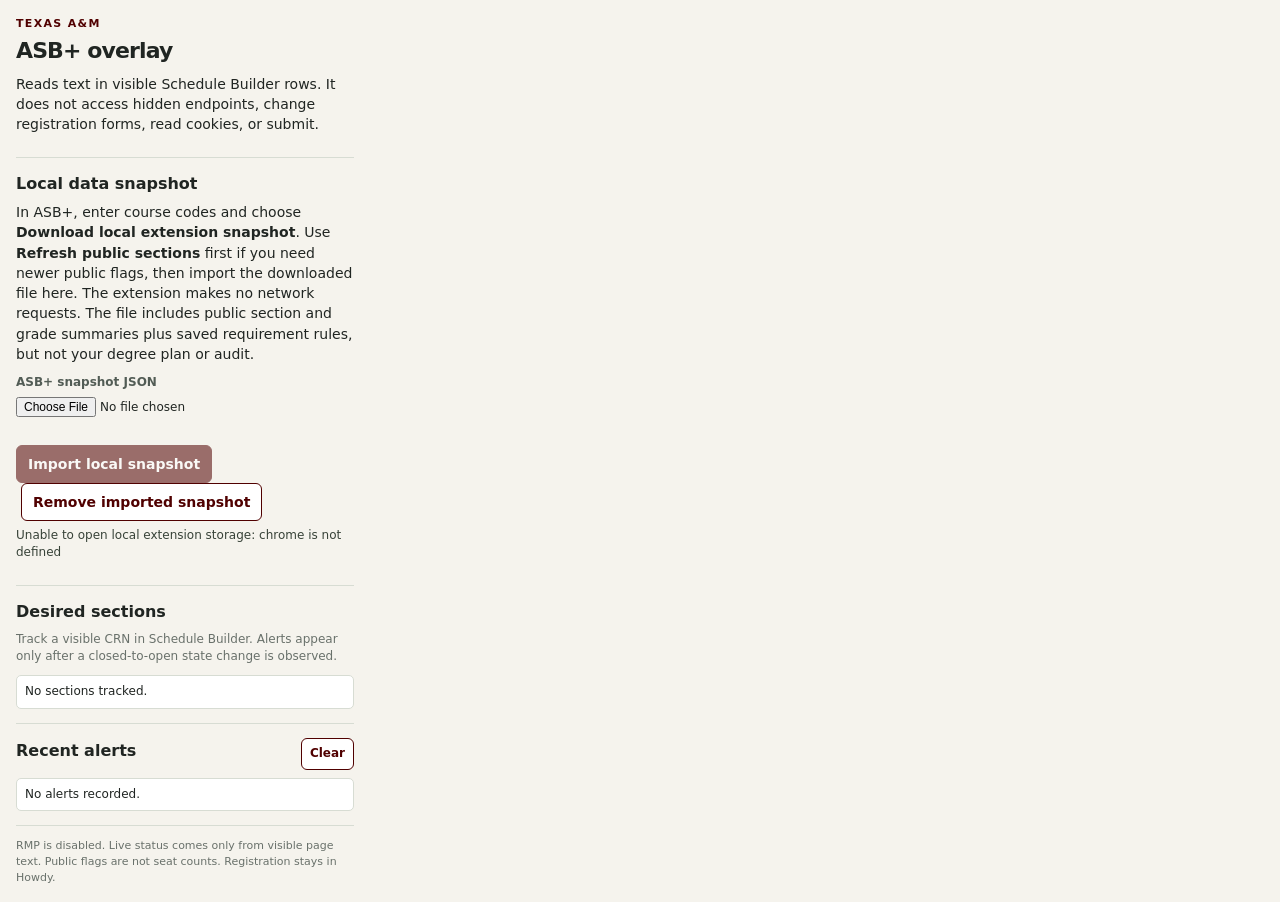
==== extension/popup.html @ 695a91cb "Add local Schedule Builder overlay" ====
<!doctype html>
<html lang="en">
<head>
  <meta charset="utf-8">
  <meta name="viewport" content="width=device-width, initial-scale=1">
  <title>ASB+ overlay</title>
  <link rel="stylesheet" href="popup.css">
</head>
<body>
  <main>
    <header>
      <p class="eyebrow">Texas A&amp;M</p>
      <h1>ASB+ overlay</h1>
      <p>Reads text in visible Schedule Builder rows. It does not access hidden endpoints, change registration forms, read cookies, or submit.</p>
    </header>
    <section aria-labelledby="snapshot-heading">
      <h2 id="snapshot-heading">Local data snapshot</h2>
      <p>In ASB+, enter course codes and choose <strong>Download local extension snapshot</strong>. Use <strong>Refresh public sections</strong> first if you need newer public flags, then import the downloaded file here. The extension makes no network requests. The file includes public section and grade summaries plus saved requirement rules, but not your degree plan or audit.</p>
      <label for="snapshot-file">ASB+ snapshot JSON</label>
      <input id="snapshot-file" type="file" accept="application/json,.json">
      <button id="import-snapshot" type="button" disabled>Import local snapshot</button>
      <button id="clear-snapshot" class="secondary" type="button">Remove imported snapshot</button>
      <p id="snapshot-status" class="status" role="status" aria-live="polite">No snapshot imported.</p>
      <p id="snapshot-info" class="quiet"></p>
    </section>
    <section aria-labelledby="watch-heading">
      <h2 id="watch-heading">Desired sections</h2>
      <p class="quiet">Track a visible CRN in Schedule Builder. Alerts appear only after a closed-to-open state change is observed.</p>
      <ul id="watch-list" class="plain-list"><li>No sections tracked.</li></ul>
    </section>
    <section aria-labelledby="alerts-heading">
      <div class="heading-row"><h2 id="alerts-heading">Recent alerts</h2><button id="clear-alerts" class="secondary small" type="button">Clear</button></div>
      <ul id="alert-list" class="plain-list"><li>No alerts recorded.</li></ul>
    </section>
    <footer>RMP is disabled. Live status comes only from visible page text. Public flags are not seat counts. Registration stays in Howdy.</footer>
  </main>
  <script src="popup.js"></script>
</body>
</html>
---- extension/popup.css ----
*{box-sizing:border-box}body{width:370px;max-height:600px;margin:0;background:#f5f3ed;color:#202522;font:14px/1.45 system-ui,-apple-system,"Segoe UI",sans-serif}main{padding:16px}header{padding-bottom:12px;border-bottom:1px solid #d7dcd3}.eyebrow{margin:0;color:#500000;font-size:11px;font-weight:750;letter-spacing:.12em;text-transform:uppercase}h1{margin:3px 0 7px;font-size:22px;letter-spacing:-.04em}h2{margin:0 0 7px;font-size:16px}p{margin:6px 0 10px}section{padding:14px 0;border-bottom:1px solid #d7dcd3}label{display:block;margin:8px 0 5px;color:#525c55;font-size:12px;font-weight:700}input[type=file]{display:block;width:100%;min-height:40px;margin-bottom:8px;font:12px system-ui}button{min-height:38px;padding:7px 11px;border:1px solid #500000;border-radius:6px;background:#500000;color:#fff;font:inherit;font-weight:700;cursor:pointer}button.secondary{margin-left:5px;background:#fff;color:#500000}button.small{min-height:32px;padding:4px 8px;font-size:12px}button:disabled{cursor:not-allowed;opacity:.55}button:focus-visible,input:focus-visible{outline:3px solid #b46a20;outline-offset:2px}.status{min-height:1.4em;color:#374238;font-size:12px}.quiet{color:#69716b;font-size:12px}.heading-row{display:flex;justify-content:space-between;align-items:center}.plain-list{display:grid;gap:6px;margin:8px 0 0;padding:0;list-style:none}.plain-list li{padding:7px 8px;border:1px solid #d7dcd3;border-radius:5px;background:#fff;font-size:12px}.plain-list button{float:right;margin-top:-2px}footer{padding-top:12px;color:#69716b;font-size:11px}
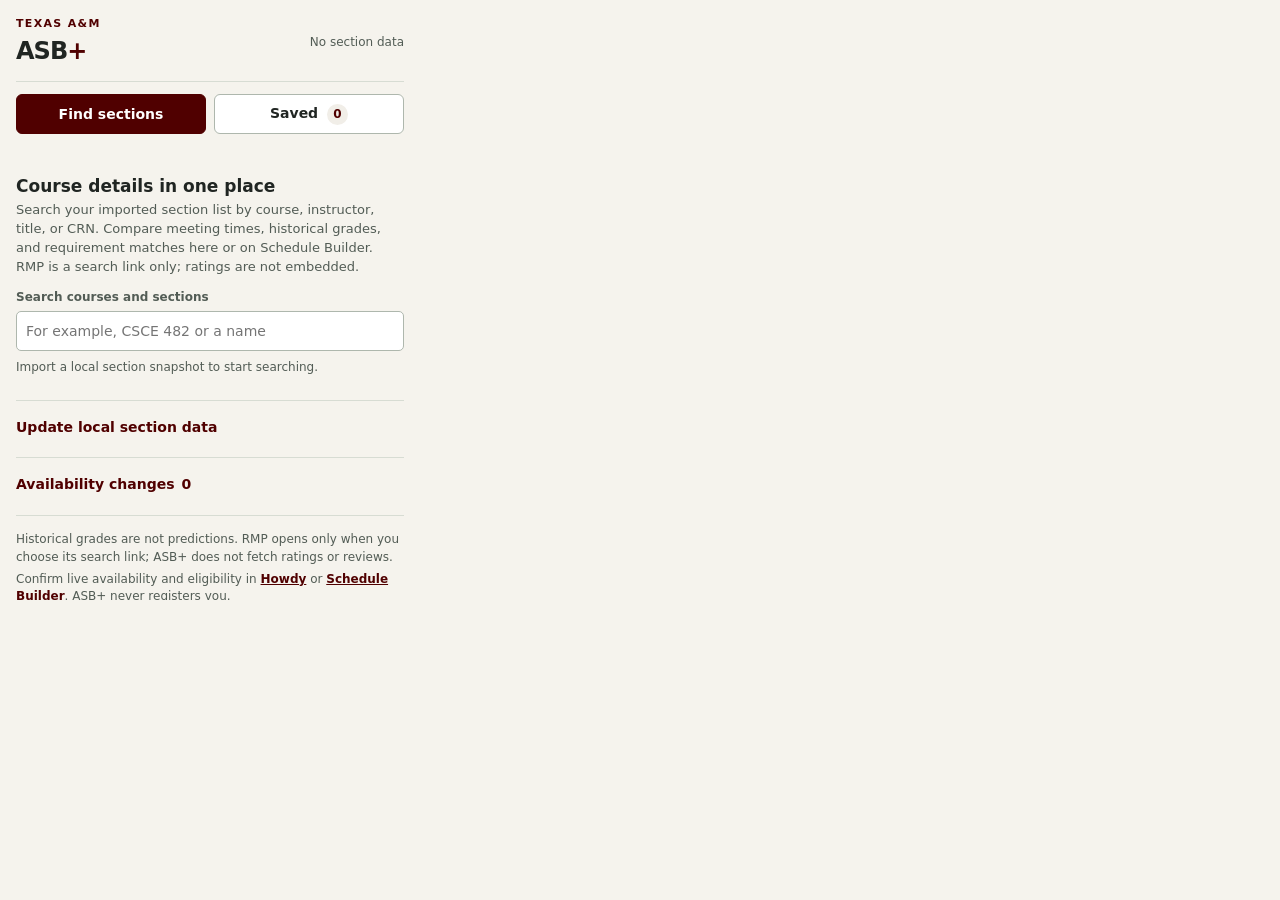
==== commit b4c3d338: "Integrate course context in extension" ====
--- a/extension/popup.html
+++ b/extension/popup.html
@@ -3,36 +3,64 @@
 <head>
   <meta charset="utf-8">
   <meta name="viewport" content="width=device-width, initial-scale=1">
-  <title>ASB+ overlay</title>
+  <title>ASB+ | Course details</title>
   <link rel="stylesheet" href="popup.css">
 </head>
 <body>
   <main>
-    <header>
-      <p class="eyebrow">Texas A&amp;M</p>
-      <h1>ASB+ overlay</h1>
-      <p>Reads text in visible Schedule Builder rows. It does not access hidden endpoints, change registration forms, read cookies, or submit.</p>
+    <header class="topbar">
+      <div>
+        <p class="eyebrow">Texas A&amp;M</p>
+        <h1>ASB<span>+</span></h1>
+      </div>
+      <p id="term-label" class="term-label">No section data</p>
     </header>
-    <section aria-labelledby="snapshot-heading">
-      <h2 id="snapshot-heading">Local data snapshot</h2>
-      <p>In ASB+, enter course codes and choose <strong>Download local extension snapshot</strong>. Use <strong>Refresh public sections</strong> first if you need newer public flags, then import the downloaded file here. The extension makes no network requests. The file includes public section and grade summaries plus saved requirement rules, but not your degree plan or audit.</p>
+
+    <nav class="views" aria-label="Course workspace">
+      <button id="browse-tab" type="button" aria-pressed="true">Find sections</button>
+      <button id="saved-tab" type="button" aria-pressed="false">Saved <span id="saved-count">0</span></button>
+    </nav>
+
+    <p id="workspace-status" class="status" role="status" aria-live="polite"></p>
+
+    <section id="browse-view" aria-labelledby="browse-heading">
+      <h2 id="browse-heading">Course details in one place</h2>
+      <p class="intro">Search your imported section list by course, instructor, title, or CRN. Compare meeting times, historical grades, and requirement matches here or on Schedule Builder. RMP is a search link only; ratings are not embedded.</p>
+      <label for="section-search">Search courses and sections</label>
+      <input id="section-search" type="search" autocomplete="off" placeholder="For example, CSCE 482 or a name">
+      <p id="browse-status" class="quiet" role="status" aria-live="polite">Import a local section snapshot to start searching.</p>
+      <div id="section-results" class="cards"></div>
+    </section>
+
+    <section id="saved-view" aria-labelledby="saved-heading" hidden>
+      <h2 id="saved-heading">Saved sections</h2>
+      <p class="intro">Check meeting-time conflicts before you take these CRNs to Howdy. Public flags are not live seat counts.</p>
+      <p id="saved-summary" class="quiet" role="status" aria-live="polite"></p>
+      <div id="saved-list" class="cards"></div>
+    </section>
+
+    <details id="data-settings" class="data-settings">
+      <summary>Update local section data</summary>
+      <p>In the ASB+ planner, search the courses you need and choose <strong>Download local extension snapshot</strong>. Select that file below. It contains public section details, historical grade summaries, and saved requirement rules. It does not contain a degree plan, audit, transcript, seat counts, or RMP ratings.</p>
       <label for="snapshot-file">ASB+ snapshot JSON</label>
       <input id="snapshot-file" type="file" accept="application/json,.json">
-      <button id="import-snapshot" type="button" disabled>Import local snapshot</button>
-      <button id="clear-snapshot" class="secondary" type="button">Remove imported snapshot</button>
+      <button id="import-snapshot" type="button" disabled>Import snapshot</button>
+      <button id="clear-snapshot" class="secondary" type="button" disabled>Remove local data</button>
       <p id="snapshot-status" class="status" role="status" aria-live="polite">No snapshot imported.</p>
       <p id="snapshot-info" class="quiet"></p>
-    </section>
-    <section aria-labelledby="watch-heading">
-      <h2 id="watch-heading">Desired sections</h2>
-      <p class="quiet">Track a visible CRN in Schedule Builder. Alerts appear only after a closed-to-open state change is observed.</p>
-      <ul id="watch-list" class="plain-list"><li>No sections tracked.</li></ul>
-    </section>
-    <section aria-labelledby="alerts-heading">
-      <div class="heading-row"><h2 id="alerts-heading">Recent alerts</h2><button id="clear-alerts" class="secondary small" type="button">Clear</button></div>
-      <ul id="alert-list" class="plain-list"><li>No alerts recorded.</li></ul>
-    </section>
-    <footer>RMP is disabled. Live status comes only from visible page text. Public flags are not seat counts. Registration stays in Howdy.</footer>
+    </details>
+
+    <details id="alerts-details" class="alerts-details">
+      <summary id="alerts-heading">Availability changes <span id="alert-count">0</span></summary>
+      <p class="quiet">Changes appear only after a new snapshot import or a status change visible on your open Schedule Builder page.</p>
+      <ul id="alert-list" class="alert-list"></ul>
+      <button id="clear-alerts" class="secondary" type="button">Clear changes</button>
+    </details>
+
+    <footer>
+      <p>Historical grades are not predictions. RMP opens only when you choose its search link; ASB+ does not fetch ratings or reviews.</p>
+      <p>Confirm live availability and eligibility in <a href="https://howdy.tamu.edu/" target="_blank" rel="noopener noreferrer">Howdy</a> or <a href="https://tamu.collegescheduler.com/" target="_blank" rel="noopener noreferrer">Schedule Builder</a>. ASB+ never registers you.</p>
+    </footer>
   </main>
   <script src="popup.js"></script>
 </body>
--- a/extension/popup.css
+++ b/extension/popup.css
@@ -1 +1 @@
-*{box-sizing:border-box}body{width:370px;max-height:600px;margin:0;background:#f5f3ed;color:#202522;font:14px/1.45 system-ui,-apple-system,"Segoe UI",sans-serif}main{padding:16px}header{padding-bottom:12px;border-bottom:1px solid #d7dcd3}.eyebrow{margin:0;color:#500000;font-size:11px;font-weight:750;letter-spacing:.12em;text-transform:uppercase}h1{margin:3px 0 7px;font-size:22px;letter-spacing:-.04em}h2{margin:0 0 7px;font-size:16px}p{margin:6px 0 10px}section{padding:14px 0;border-bottom:1px solid #d7dcd3}label{display:block;margin:8px 0 5px;color:#525c55;font-size:12px;font-weight:700}input[type=file]{display:block;width:100%;min-height:40px;margin-bottom:8px;font:12px system-ui}button{min-height:38px;padding:7px 11px;border:1px solid #500000;border-radius:6px;background:#500000;color:#fff;font:inherit;font-weight:700;cursor:pointer}button.secondary{margin-left:5px;background:#fff;color:#500000}button.small{min-height:32px;padding:4px 8px;font-size:12px}button:disabled{cursor:not-allowed;opacity:.55}button:focus-visible,input:focus-visible{outline:3px solid #b46a20;outline-offset:2px}.status{min-height:1.4em;color:#374238;font-size:12px}.quiet{color:#69716b;font-size:12px}.heading-row{display:flex;justify-content:space-between;align-items:center}.plain-list{display:grid;gap:6px;margin:8px 0 0;padding:0;list-style:none}.plain-list li{padding:7px 8px;border:1px solid #d7dcd3;border-radius:5px;background:#fff;font-size:12px}.plain-list button{float:right;margin-top:-2px}footer{padding-top:12px;color:#69716b;font-size:11px}
+*{box-sizing:border-box}body{width:420px;max-height:600px;margin:0;overflow:hidden;background:#f5f3ed;color:#202522;font:14px/1.45 system-ui,-apple-system,"Segoe UI",sans-serif}main{padding:16px;max-height:600px;overflow-y:auto}.topbar{display:flex;justify-content:space-between;align-items:center;gap:12px;padding-bottom:12px;border-bottom:1px solid #d7dcd3}.eyebrow{margin:0;color:#500000;font-size:11px;font-weight:750;letter-spacing:.12em;text-transform:uppercase}h1{margin:2px 0 0;font-size:24px;letter-spacing:-.04em}h1 span{color:#500000}.term-label{margin:0;color:#525c55;font-size:12px;text-align:end}.views{display:grid;grid-template-columns:1fr 1fr;gap:8px;margin:12px 0}.views button{min-height:40px;border:1px solid #aeb7ad;border-radius:6px;background:#fff;color:#202522;font:inherit;font-weight:700;cursor:pointer}.views button[aria-pressed=true]{border-color:#500000;background:#500000;color:#fff}.views button span{display:inline-grid;place-items:center;min-width:21px;height:21px;margin-inline-start:4px;border-radius:50%;background:#f1eee8;color:#500000;font-size:12px}.views button[aria-pressed=true] span{background:#fff;color:#500000}h2{margin:12px 0 4px;font-size:17px;line-height:1.2}h3{margin:0;font-size:15px;line-height:1.25}.intro{margin:5px 0 12px;color:#525c55;font-size:13px}label{display:block;margin:10px 0 5px;color:#525c55;font-size:12px;font-weight:700}input[type=search],input[type=file]{display:block;width:100%;min-height:40px;padding:7px 9px;border:1px solid #aeb7ad;border-radius:5px;background:#fff;color:#202522;font:inherit}input[type=file]{font-size:12px}input:focus-visible,button:focus-visible,a:focus-visible,summary:focus-visible{outline:3px solid #b46a20;outline-offset:2px}.status{min-height:18px;margin:8px 0;color:#500000;font-size:12px}.quiet,.source,.meta{color:#525c55;font-size:12px}.quiet{margin:8px 0}.cards{display:grid;gap:10px;margin-top:10px}.section-card{display:grid;gap:7px;padding:11px;border:1px solid #d7dcd3;border-radius:7px;background:#fff}.section-top{display:flex;align-items:start;justify-content:space-between;gap:8px}.section-top h3{min-width:0}.flag{flex:none;padding:3px 6px;border:1px solid #aeb7ad;border-radius:999px;color:#525c55;font-size:11px;font-weight:700}.flag-open{border-color:#286248;color:#286248}.flag-closed{border-color:#943e32;color:#943e32}.title{margin:0;color:#525c55}.meta,.source{margin:0;font-size:12px}.meeting,.history,.fit-match,.requirement,.caution,.conflict{margin:0;font-size:12px}.meeting{font-weight:650}.history{padding-top:5px;border-top:1px solid #eceee9}.fit-match{color:#286248}.requirement{color:#286248}.caution{color:#805c18}.conflict{color:#943e32;font-weight:700}.instructors{display:grid;gap:5px;margin:0;padding:7px 0 0;border-top:1px solid #eceee9;list-style:none}.instructor{display:grid;gap:2px;font-size:12px}.rmp-link{justify-self:start;color:#500000;font-size:12px;font-weight:700;text-decoration:underline;text-decoration-thickness:from-font;text-underline-position:from-font}.card-actions{display:flex;gap:8px;padding-top:3px}.card-actions button,button:not(.views button){min-height:36px;padding:6px 10px;border:1px solid #500000;border-radius:5px;background:#500000;color:#fff;font:inherit;font-weight:700;cursor:pointer}.card-actions button.secondary,button.secondary{background:#fff;color:#500000}button:disabled{border-color:#aeb7ad!important;background:#eceee9!important;color:#69716b!important;cursor:not-allowed}.empty-state{margin:0;padding:12px;border:1px dashed #aeb7ad;border-radius:6px;color:#525c55}.data-settings,.alerts-details{margin-top:14px;padding-top:10px;border-top:1px solid #d7dcd3}.data-settings summary,.alerts-details summary{min-height:32px;display:flex;align-items:center;gap:7px;color:#500000;font-weight:700;cursor:pointer}.data-settings p{font-size:12px}.data-settings button,.alerts-details button{margin:6px 5px 0 0}.data-settings .status{margin-top:5px}.alert-list{display:grid;gap:8px;margin:8px 0;padding-inline-start:18px;font-size:12px}.alert-list li{overflow-wrap:anywhere}footer{margin-top:15px;padding-top:10px;border-top:1px solid #d7dcd3;color:#525c55;font-size:12px}footer p{margin:5px 0}footer a{color:#500000;font-weight:700}section[hidden]{display:none}@media(max-width:360px){body{width:100vw}main{padding:12px}.section-top{display:grid}.flag{justify-self:start}}
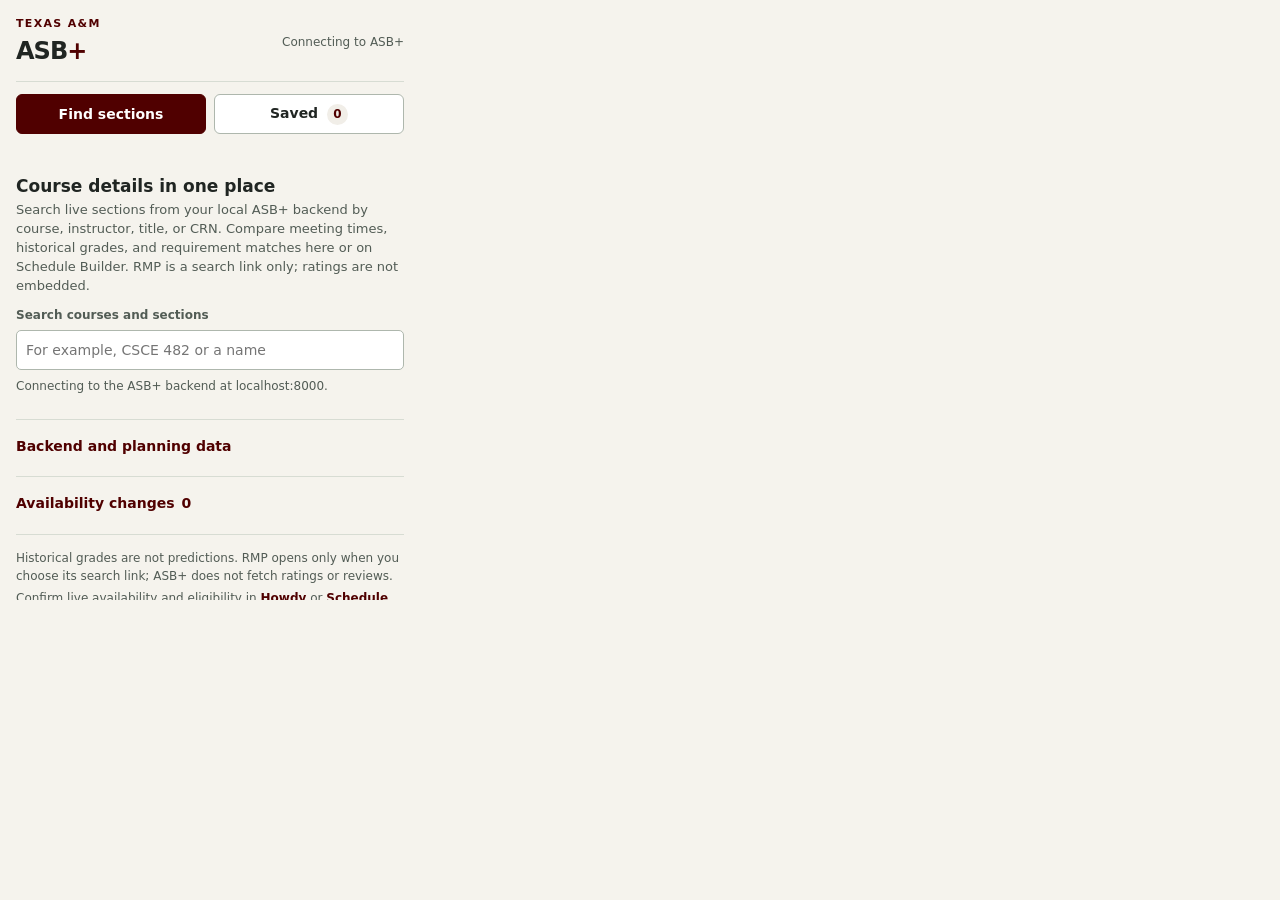
==== commit d2e7957d: "Connect extension to live ASB+ backend" ====
--- a/extension/popup.html
+++ b/extension/popup.html
@@ -13,7 +13,7 @@
         <p class="eyebrow">Texas A&amp;M</p>
         <h1>ASB<span>+</span></h1>
       </div>
-      <p id="term-label" class="term-label">No section data</p>
+      <p id="term-label" class="term-label">Connecting to ASB+</p>
     </header>
 
     <nav class="views" aria-label="Course workspace">
@@ -25,10 +25,10 @@
 
     <section id="browse-view" aria-labelledby="browse-heading">
       <h2 id="browse-heading">Course details in one place</h2>
-      <p class="intro">Search your imported section list by course, instructor, title, or CRN. Compare meeting times, historical grades, and requirement matches here or on Schedule Builder. RMP is a search link only; ratings are not embedded.</p>
+      <p class="intro">Search live sections from your local ASB+ backend by course, instructor, title, or CRN. Compare meeting times, historical grades, and requirement matches here or on Schedule Builder. RMP is a search link only; ratings are not embedded.</p>
       <label for="section-search">Search courses and sections</label>
       <input id="section-search" type="search" autocomplete="off" placeholder="For example, CSCE 482 or a name">
-      <p id="browse-status" class="quiet" role="status" aria-live="polite">Import a local section snapshot to start searching.</p>
+      <p id="browse-status" class="quiet" role="status" aria-live="polite">Connecting to the ASB+ backend at localhost:8000.</p>
       <div id="section-results" class="cards"></div>
     </section>
 
@@ -40,19 +40,25 @@
     </section>
 
     <details id="data-settings" class="data-settings">
-      <summary>Update local section data</summary>
-      <p>In the ASB+ planner, search the courses you need and choose <strong>Download local extension snapshot</strong>. Select that file below. It contains public section details, historical grade summaries, and saved requirement rules. It does not contain a degree plan, audit, transcript, seat counts, or RMP ratings.</p>
-      <label for="snapshot-file">ASB+ snapshot JSON</label>
+      <summary>Backend and planning data</summary>
+      <p id="backend-status" class="status">Checking http://localhost:8000.</p>
+      <button id="refresh-backend" class="secondary" type="button">Refresh from ASB+</button>
+      <button id="detect-schedule-builder" class="secondary" type="button">Check Schedule Builder page</button>
+      <p id="detect-status" class="quiet"></p>
+      <pre id="detect-output" class="detect-output" hidden></pre>
+      <p>Section, grade, and instructor data comes live from the ASB+ backend on hp through the local tunnel. No snapshot import is needed for search, save, or conflict checks.</p>
+      <p>Optionally import a planner snapshot to add your requirement rules and saved requirement matches. It stays in this browser. It does not contain a degree plan, audit, transcript, seat counts, or RMP ratings.</p>
+      <label for="snapshot-file">ASB+ planner snapshot JSON</label>
       <input id="snapshot-file" type="file" accept="application/json,.json">
-      <button id="import-snapshot" type="button" disabled>Import snapshot</button>
-      <button id="clear-snapshot" class="secondary" type="button" disabled>Remove local data</button>
-      <p id="snapshot-status" class="status" role="status" aria-live="polite">No snapshot imported.</p>
+      <button id="import-snapshot" type="button" disabled>Import planning data</button>
+      <button id="clear-snapshot" class="secondary" type="button" disabled>Remove planning data</button>
+      <p id="snapshot-status" class="status" role="status" aria-live="polite">No planning data imported.</p>
       <p id="snapshot-info" class="quiet"></p>
     </details>
 
     <details id="alerts-details" class="alerts-details">
       <summary id="alerts-heading">Availability changes <span id="alert-count">0</span></summary>
-      <p class="quiet">Changes appear only after a new snapshot import or a status change visible on your open Schedule Builder page.</p>
+      <p class="quiet">Changes appear when a saved section's public flag changes between ASB+ refreshes or a status change is visible on your open Schedule Builder page.</p>
       <ul id="alert-list" class="alert-list"></ul>
       <button id="clear-alerts" class="secondary" type="button">Clear changes</button>
     </details>
--- a/extension/popup.css
+++ b/extension/popup.css
@@ -1 +1 @@
-*{box-sizing:border-box}body{width:420px;max-height:600px;margin:0;overflow:hidden;background:#f5f3ed;color:#202522;font:14px/1.45 system-ui,-apple-system,"Segoe UI",sans-serif}main{padding:16px;max-height:600px;overflow-y:auto}.topbar{display:flex;justify-content:space-between;align-items:center;gap:12px;padding-bottom:12px;border-bottom:1px solid #d7dcd3}.eyebrow{margin:0;color:#500000;font-size:11px;font-weight:750;letter-spacing:.12em;text-transform:uppercase}h1{margin:2px 0 0;font-size:24px;letter-spacing:-.04em}h1 span{color:#500000}.term-label{margin:0;color:#525c55;font-size:12px;text-align:end}.views{display:grid;grid-template-columns:1fr 1fr;gap:8px;margin:12px 0}.views button{min-height:40px;border:1px solid #aeb7ad;border-radius:6px;background:#fff;color:#202522;font:inherit;font-weight:700;cursor:pointer}.views button[aria-pressed=true]{border-color:#500000;background:#500000;color:#fff}.views button span{display:inline-grid;place-items:center;min-width:21px;height:21px;margin-inline-start:4px;border-radius:50%;background:#f1eee8;color:#500000;font-size:12px}.views button[aria-pressed=true] span{background:#fff;color:#500000}h2{margin:12px 0 4px;font-size:17px;line-height:1.2}h3{margin:0;font-size:15px;line-height:1.25}.intro{margin:5px 0 12px;color:#525c55;font-size:13px}label{display:block;margin:10px 0 5px;color:#525c55;font-size:12px;font-weight:700}input[type=search],input[type=file]{display:block;width:100%;min-height:40px;padding:7px 9px;border:1px solid #aeb7ad;border-radius:5px;background:#fff;color:#202522;font:inherit}input[type=file]{font-size:12px}input:focus-visible,button:focus-visible,a:focus-visible,summary:focus-visible{outline:3px solid #b46a20;outline-offset:2px}.status{min-height:18px;margin:8px 0;color:#500000;font-size:12px}.quiet,.source,.meta{color:#525c55;font-size:12px}.quiet{margin:8px 0}.cards{display:grid;gap:10px;margin-top:10px}.section-card{display:grid;gap:7px;padding:11px;border:1px solid #d7dcd3;border-radius:7px;background:#fff}.section-top{display:flex;align-items:start;justify-content:space-between;gap:8px}.section-top h3{min-width:0}.flag{flex:none;padding:3px 6px;border:1px solid #aeb7ad;border-radius:999px;color:#525c55;font-size:11px;font-weight:700}.flag-open{border-color:#286248;color:#286248}.flag-closed{border-color:#943e32;color:#943e32}.title{margin:0;color:#525c55}.meta,.source{margin:0;font-size:12px}.meeting,.history,.fit-match,.requirement,.caution,.conflict{margin:0;font-size:12px}.meeting{font-weight:650}.history{padding-top:5px;border-top:1px solid #eceee9}.fit-match{color:#286248}.requirement{color:#286248}.caution{color:#805c18}.conflict{color:#943e32;font-weight:700}.instructors{display:grid;gap:5px;margin:0;padding:7px 0 0;border-top:1px solid #eceee9;list-style:none}.instructor{display:grid;gap:2px;font-size:12px}.rmp-link{justify-self:start;color:#500000;font-size:12px;font-weight:700;text-decoration:underline;text-decoration-thickness:from-font;text-underline-position:from-font}.card-actions{display:flex;gap:8px;padding-top:3px}.card-actions button,button:not(.views button){min-height:36px;padding:6px 10px;border:1px solid #500000;border-radius:5px;background:#500000;color:#fff;font:inherit;font-weight:700;cursor:pointer}.card-actions button.secondary,button.secondary{background:#fff;color:#500000}button:disabled{border-color:#aeb7ad!important;background:#eceee9!important;color:#69716b!important;cursor:not-allowed}.empty-state{margin:0;padding:12px;border:1px dashed #aeb7ad;border-radius:6px;color:#525c55}.data-settings,.alerts-details{margin-top:14px;padding-top:10px;border-top:1px solid #d7dcd3}.data-settings summary,.alerts-details summary{min-height:32px;display:flex;align-items:center;gap:7px;color:#500000;font-weight:700;cursor:pointer}.data-settings p{font-size:12px}.data-settings button,.alerts-details button{margin:6px 5px 0 0}.data-settings .status{margin-top:5px}.alert-list{display:grid;gap:8px;margin:8px 0;padding-inline-start:18px;font-size:12px}.alert-list li{overflow-wrap:anywhere}footer{margin-top:15px;padding-top:10px;border-top:1px solid #d7dcd3;color:#525c55;font-size:12px}footer p{margin:5px 0}footer a{color:#500000;font-weight:700}section[hidden]{display:none}@media(max-width:360px){body{width:100vw}main{padding:12px}.section-top{display:grid}.flag{justify-self:start}}+*{box-sizing:border-box}body{width:420px;max-height:600px;margin:0;overflow:hidden;background:#f5f3ed;color:#202522;font:14px/1.45 system-ui,-apple-system,"Segoe UI",sans-serif}main{padding:16px;max-height:600px;overflow-y:auto}.topbar{display:flex;justify-content:space-between;align-items:center;gap:12px;padding-bottom:12px;border-bottom:1px solid #d7dcd3}.eyebrow{margin:0;color:#500000;font-size:11px;font-weight:750;letter-spacing:.12em;text-transform:uppercase}h1{margin:2px 0 0;font-size:24px;letter-spacing:-.04em}h1 span{color:#500000}.term-label{margin:0;color:#525c55;font-size:12px;text-align:end}.views{display:grid;grid-template-columns:1fr 1fr;gap:8px;margin:12px 0}.views button{min-height:40px;border:1px solid #aeb7ad;border-radius:6px;background:#fff;color:#202522;font:inherit;font-weight:700;cursor:pointer}.views button[aria-pressed=true]{border-color:#500000;background:#500000;color:#fff}.views button span{display:inline-grid;place-items:center;min-width:21px;height:21px;margin-inline-start:4px;border-radius:50%;background:#f1eee8;color:#500000;font-size:12px}.views button[aria-pressed=true] span{background:#fff;color:#500000}h2{margin:12px 0 4px;font-size:17px;line-height:1.2}h3{margin:0;font-size:15px;line-height:1.25}.intro{margin:5px 0 12px;color:#525c55;font-size:13px}label{display:block;margin:10px 0 5px;color:#525c55;font-size:12px;font-weight:700}input[type=search],input[type=file]{display:block;width:100%;min-height:40px;padding:7px 9px;border:1px solid #aeb7ad;border-radius:5px;background:#fff;color:#202522;font:inherit}input[type=file]{font-size:12px}input:focus-visible,button:focus-visible,a:focus-visible,summary:focus-visible{outline:3px solid #b46a20;outline-offset:2px}.status{min-height:18px;margin:8px 0;color:#500000;font-size:12px}.quiet,.source,.meta{color:#525c55;font-size:12px}.quiet{margin:8px 0}.cards{display:grid;gap:10px;margin-top:10px}.section-card{display:grid;gap:7px;padding:11px;border:1px solid #d7dcd3;border-radius:7px;background:#fff}.section-top{display:flex;align-items:start;justify-content:space-between;gap:8px}.section-top h3{min-width:0}.flag{flex:none;padding:3px 6px;border:1px solid #aeb7ad;border-radius:999px;color:#525c55;font-size:11px;font-weight:700}.flag-open{border-color:#286248;color:#286248}.flag-closed{border-color:#943e32;color:#943e32}.title{margin:0;color:#525c55}.meta,.source{margin:0;font-size:12px}.meeting,.history,.fit-match,.requirement,.caution,.conflict{margin:0;font-size:12px}.meeting{font-weight:650}.history{padding-top:5px;border-top:1px solid #eceee9}.fit-match{color:#286248}.requirement{color:#286248}.caution{color:#805c18}.conflict{color:#943e32;font-weight:700}.instructors{display:grid;gap:5px;margin:0;padding:7px 0 0;border-top:1px solid #eceee9;list-style:none}.instructor{display:grid;gap:2px;font-size:12px}.rmp-link{justify-self:start;color:#500000;font-size:12px;font-weight:700;text-decoration:underline;text-decoration-thickness:from-font;text-underline-position:from-font}.card-actions{display:flex;gap:8px;padding-top:3px}.card-actions button,button:not(.views button){min-height:36px;padding:6px 10px;border:1px solid #500000;border-radius:5px;background:#500000;color:#fff;font:inherit;font-weight:700;cursor:pointer}.card-actions button.secondary,button.secondary{background:#fff;color:#500000}button:disabled{border-color:#aeb7ad!important;background:#eceee9!important;color:#69716b!important;cursor:not-allowed}.empty-state{margin:0;padding:12px;border:1px dashed #aeb7ad;border-radius:6px;color:#525c55}.data-settings,.alerts-details{margin-top:14px;padding-top:10px;border-top:1px solid #d7dcd3}.data-settings summary,.alerts-details summary{min-height:32px;display:flex;align-items:center;gap:7px;color:#500000;font-weight:700;cursor:pointer}.data-settings p{font-size:12px}.data-settings button,.alerts-details button{margin:6px 5px 0 0}.data-settings .status{margin-top:5px}.alert-list{display:grid;gap:8px;margin:8px 0;padding-inline-start:18px;font-size:12px}.alert-list li{overflow-wrap:anywhere}footer{margin-top:15px;padding-top:10px;border-top:1px solid #d7dcd3;color:#525c55;font-size:12px}footer p{margin:5px 0}footer a{color:#500000;font-weight:700}section[hidden]{display:none}@media(max-width:360px){body{width:100vw}main{padding:12px}.section-top{display:grid}.flag{justify-self:start}}.detect-output{white-space:pre-wrap;max-height:180px;overflow:auto;background:#fff;border:1px solid #d7dcd3;border-radius:6px;padding:8px;font:11px/1.4 ui-monospace,monospace;margin:6px 0}
